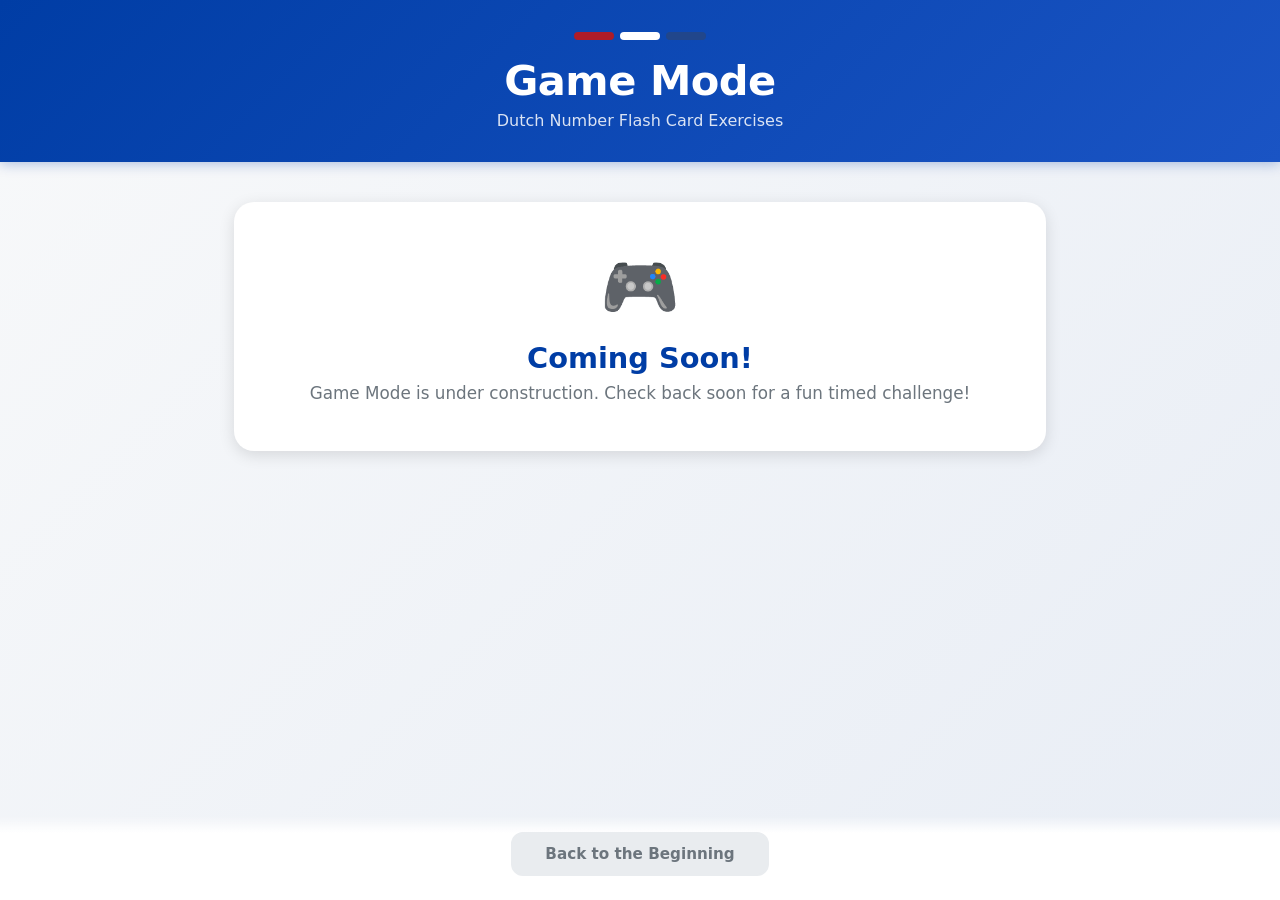
==== game.html @ 69253ec1 "Initial commit: Dutch Number Flash Card Exercises website - index.html: landing page with Practice M" ====
<!DOCTYPE html>
<html lang="en">
<head>
  <meta charset="UTF-8" />
  <meta name="viewport" content="width=device-width, initial-scale=1.0" />
  <title>Game Mode &mdash; Dutch Number Flash Card Exercises</title>
  <link rel="stylesheet" href="css/styles.css" />
</head>
<body>

  <header>
    <div class="flag-strip">
      <span class="red"></span>
      <span class="white"></span>
      <span class="blue"></span>
    </div>
    <h1>Game Mode</h1>
    <p class="subtitle">Dutch Number Flash Card Exercises</p>
  </header>

  <main>
    <div class="card coming-soon">
      <div class="icon">&#127918;</div>
      <h2>Coming Soon!</h2>
      <p>Game Mode is under construction. Check back soon for a fun timed challenge!</p>
    </div>
  </main>

  <!-- Fixed back button -->
  <div class="back-btn-wrap">
    <a href="index.html" class="btn-back">Back to the Beginning</a>
  </div>

</body>
</html>
---- css/styles.css ----
:root {
  --dutch-orange: #FF6B35;
  --dutch-blue: #003DA5;
  --dutch-blue-light: #1a54c4;
  --white: #ffffff;
  --off-white: #f8f9fa;
  --light-gray: #e9ecef;
  --medium-gray: #6c757d;
  --dark: #1a1a2e;
  --success-green: #28a745;
  --danger-red: #dc3545;
  --shadow: 0 4px 16px rgba(0, 0, 0, 0.12);
  --shadow-hover: 0 8px 28px rgba(0, 0, 0, 0.2);
  --radius: 12px;
  --radius-lg: 20px;
}

* {
  box-sizing: border-box;
  margin: 0;
  padding: 0;
}

body {
  font-family: 'Segoe UI', system-ui, -apple-system, sans-serif;
  background: linear-gradient(135deg, #f8f9fa 0%, #e8edf5 100%);
  min-height: 100vh;
  color: var(--dark);
}

/* ── Header ── */
header {
  background: linear-gradient(135deg, var(--dutch-blue) 0%, var(--dutch-blue-light) 100%);
  color: var(--white);
  text-align: center;
  padding: 2rem 1rem;
  box-shadow: 0 2px 12px rgba(0, 61, 165, 0.3);
}

header .flag-strip {
  display: flex;
  justify-content: center;
  gap: 6px;
  margin-bottom: 1rem;
}

header .flag-strip span {
  display: inline-block;
  width: 40px;
  height: 8px;
  border-radius: 4px;
}

header .flag-strip .red    { background: #AE1C28; }
header .flag-strip .white  { background: #fff; }
header .flag-strip .blue   { background: #21468B; }

header h1 {
  font-size: clamp(1.6rem, 4vw, 2.6rem);
  font-weight: 700;
  letter-spacing: -0.5px;
}

header p.subtitle {
  margin-top: 0.4rem;
  font-size: 1rem;
  opacity: 0.85;
}

/* ── Main content ── */
main {
  max-width: 860px;
  margin: 0 auto;
  padding: 2.5rem 1.5rem 5rem;
}

/* ── Cards ── */
.card {
  background: var(--white);
  border-radius: var(--radius-lg);
  box-shadow: var(--shadow);
  padding: 2rem;
  margin-bottom: 1.5rem;
}

/* ── Prompt text ── */
.prompt {
  text-align: center;
  font-size: 1.3rem;
  font-weight: 600;
  color: var(--dutch-blue);
  margin-bottom: 1.5rem;
}

/* ── Mode buttons (index) ── */
.mode-buttons {
  display: flex;
  gap: 1rem;
  justify-content: center;
  flex-wrap: wrap;
}

.btn-mode {
  background: linear-gradient(135deg, var(--dutch-blue) 0%, var(--dutch-blue-light) 100%);
  color: var(--white);
  border: none;
  border-radius: var(--radius);
  padding: 1rem 2.5rem;
  font-size: 1.1rem;
  font-weight: 600;
  cursor: pointer;
  transition: transform 0.15s, box-shadow 0.15s;
  box-shadow: var(--shadow);
}

.btn-mode:hover {
  transform: translateY(-3px);
  box-shadow: var(--shadow-hover);
}

.btn-mode.orange {
  background: linear-gradient(135deg, var(--dutch-orange) 0%, #ff8c5a 100%);
}

/* ── Range buttons (practice) ── */
.range-buttons {
  display: flex;
  flex-wrap: wrap;
  gap: 0.6rem;
  justify-content: center;
}

.btn-range {
  background: var(--off-white);
  border: 2px solid var(--light-gray);
  border-radius: var(--radius);
  padding: 0.6rem 1.2rem;
  font-size: 0.95rem;
  font-weight: 600;
  cursor: pointer;
  transition: all 0.15s;
  color: var(--dutch-blue);
}

.btn-range:hover {
  background: var(--dutch-blue);
  color: var(--white);
  border-color: var(--dutch-blue);
  transform: translateY(-2px);
  box-shadow: var(--shadow);
}

.btn-range.active {
  background: var(--dutch-blue);
  color: var(--white);
  border-color: var(--dutch-blue);
  box-shadow: var(--shadow);
}

/* ── Flash card ── */
#flashcard-area {
  display: none;
}

.flashcard {
  background: linear-gradient(135deg, var(--dutch-blue) 0%, var(--dutch-blue-light) 100%);
  color: var(--white);
  border-radius: var(--radius-lg);
  padding: 2.5rem 2rem;
  text-align: center;
  margin-bottom: 1.5rem;
  box-shadow: var(--shadow);
  min-height: 140px;
  display: flex;
  align-items: center;
  justify-content: center;
  flex-direction: column;
}

.flashcard .dutch-word {
  font-size: clamp(2rem, 6vw, 3.5rem);
  font-weight: 700;
  letter-spacing: 1px;
  word-break: break-word;
}

.flashcard .card-hint {
  font-size: 0.9rem;
  opacity: 0.75;
  margin-top: 0.5rem;
}

/* ── Answer area ── */
.answer-area {
  display: flex;
  gap: 0.75rem;
  align-items: center;
  justify-content: center;
  flex-wrap: wrap;
}

.answer-input {
  border: 2px solid var(--light-gray);
  border-radius: var(--radius);
  padding: 0.75rem 1.2rem;
  font-size: 1.2rem;
  width: 160px;
  text-align: center;
  outline: none;
  transition: border-color 0.15s;
  color: var(--dark);
}

.answer-input:focus {
  border-color: var(--dutch-blue);
}

.btn-check {
  background: linear-gradient(135deg, var(--dutch-orange) 0%, #ff8c5a 100%);
  border: none;
  border-radius: var(--radius);
  padding: 0.75rem 1.4rem;
  font-size: 1.3rem;
  cursor: pointer;
  transition: transform 0.15s, box-shadow 0.15s;
  box-shadow: var(--shadow);
  color: var(--white);
  line-height: 1;
}

.btn-check:hover {
  transform: translateY(-2px);
  box-shadow: var(--shadow-hover);
}

/* ── Feedback ── */
.feedback {
  text-align: center;
  font-size: 1.8rem;
  font-weight: 800;
  margin-top: 1rem;
  min-height: 2.5rem;
  letter-spacing: 1px;
  transition: opacity 0.2s;
}

.feedback.correct {
  color: var(--success-green);
}

.feedback.incorrect {
  color: var(--danger-red);
}

.feedback.hidden {
  opacity: 0;
}

/* ── Back button ── */
.back-btn-wrap {
  position: fixed;
  bottom: 0;
  left: 0;
  right: 0;
  background: linear-gradient(to top, rgba(255,255,255,0.98) 80%, transparent);
  padding: 1rem 1.5rem 1.5rem;
  display: flex;
  justify-content: center;
}

.btn-back {
  background: var(--light-gray);
  color: var(--medium-gray);
  border: 2px solid var(--light-gray);
  border-radius: var(--radius);
  padding: 0.7rem 2rem;
  font-size: 0.95rem;
  font-weight: 600;
  cursor: pointer;
  transition: all 0.15s;
  text-decoration: none;
  display: inline-block;
}

.btn-back:hover {
  background: var(--dutch-blue);
  color: var(--white);
  border-color: var(--dutch-blue);
  transform: translateY(-2px);
  box-shadow: var(--shadow);
}

/* ── Game mode placeholder ── */
.coming-soon {
  text-align: center;
  padding: 3rem 1rem;
}

.coming-soon .icon {
  font-size: 4rem;
  margin-bottom: 1rem;
}

.coming-soon h2 {
  font-size: 1.8rem;
  color: var(--dutch-blue);
  margin-bottom: 0.5rem;
}

.coming-soon p {
  color: var(--medium-gray);
  font-size: 1.05rem;
}

/* ── Responsive ── */
@media (max-width: 480px) {
  .mode-buttons {
    flex-direction: column;
    align-items: center;
  }

  .btn-mode {
    width: 100%;
    max-width: 300px;
  }

  .answer-input {
    width: 130px;
  }
}
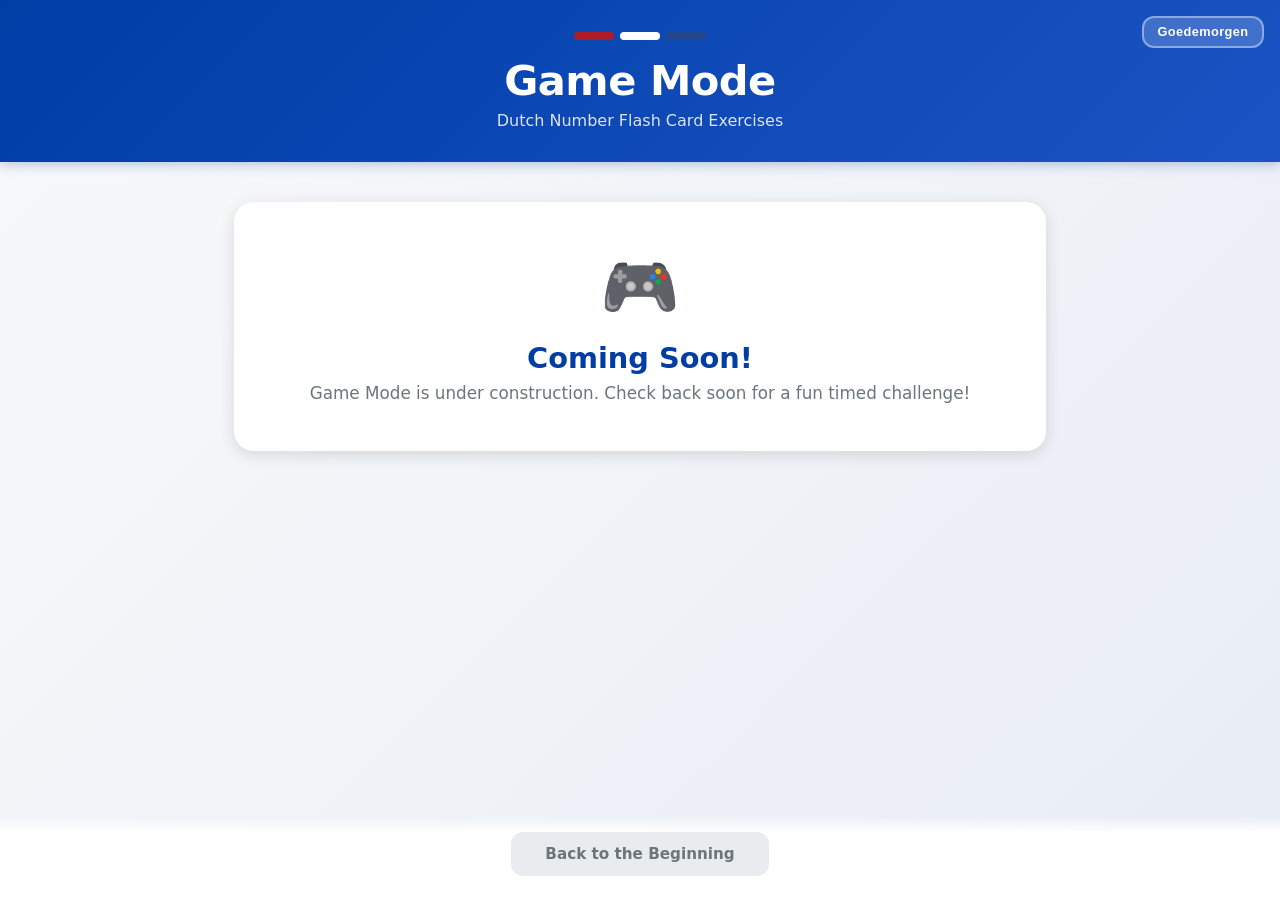
==== commit 33e813f8: "Add light/dark mode toggle to all pages Button in header upper-right reads "Goedemorgen" (light) and" ====
--- a/game.html
+++ b/game.html
@@ -9,6 +9,7 @@
 <body>
 
   <header>
+    <button class="btn-theme" id="theme-btn" onclick="toggleTheme()">Goedemorgen</button>
     <div class="flag-strip">
       <span class="red"></span>
       <span class="white"></span>
@@ -31,5 +32,24 @@
     <a href="index.html" class="btn-back">Back to the Beginning</a>
   </div>
 
+  <script>
+    (function () {
+      if (localStorage.getItem('theme') === 'dark') {
+        document.body.classList.add('dark');
+      }
+    })();
+
+    function toggleTheme() {
+      const isDark = document.body.classList.toggle('dark');
+      localStorage.setItem('theme', isDark ? 'dark' : 'light');
+      document.getElementById('theme-btn').textContent = isDark ? 'Goedeavond' : 'Goedemorgen';
+    }
+
+    document.addEventListener('DOMContentLoaded', () => {
+      if (localStorage.getItem('theme') === 'dark') {
+        document.getElementById('theme-btn').textContent = 'Goedeavond';
+      }
+    });
+  </script>
 </body>
 </html>
--- a/css/styles.css
+++ b/css/styles.css
@@ -290,6 +290,64 @@
   box-shadow: var(--shadow);
 }
 
+/* ── Scoreboard ── */
+.scoreboard {
+  display: flex;
+  align-items: center;
+  justify-content: center;
+  gap: 1.5rem;
+  padding: 1rem 1.5rem;
+}
+
+.score-item {
+  display: flex;
+  flex-direction: column;
+  align-items: center;
+  gap: 0.25rem;
+  min-width: 80px;
+}
+
+.score-label {
+  font-size: 0.8rem;
+  font-weight: 600;
+  text-transform: uppercase;
+  letter-spacing: 0.08em;
+  color: var(--medium-gray);
+}
+
+.score-value {
+  font-size: 2.2rem;
+  font-weight: 800;
+  line-height: 1;
+}
+
+.correct-score .score-value  { color: var(--success-green); }
+.incorrect-score .score-value { color: var(--danger-red); }
+
+.score-divider {
+  width: 1px;
+  height: 50px;
+  background: var(--light-gray);
+}
+
+.btn-reset {
+  margin-left: 0.5rem;
+  background: none;
+  border: 2px solid var(--light-gray);
+  border-radius: var(--radius);
+  padding: 0.4rem 0.9rem;
+  font-size: 0.85rem;
+  font-weight: 600;
+  color: var(--medium-gray);
+  cursor: pointer;
+  transition: all 0.15s;
+}
+
+.btn-reset:hover {
+  border-color: var(--danger-red);
+  color: var(--danger-red);
+}
+
 /* ── Game mode placeholder ── */
 .coming-soon {
   text-align: center;
@@ -310,6 +368,113 @@
 .coming-soon p {
   color: var(--medium-gray);
   font-size: 1.05rem;
+}
+
+/* ── Theme toggle button ── */
+header {
+  position: relative;
+}
+
+.btn-theme {
+  position: absolute;
+  top: 1rem;
+  right: 1rem;
+  background: rgba(255, 255, 255, 0.18);
+  color: var(--white);
+  border: 2px solid rgba(255, 255, 255, 0.4);
+  border-radius: var(--radius);
+  padding: 0.4rem 0.85rem;
+  font-size: 0.8rem;
+  font-weight: 700;
+  cursor: pointer;
+  transition: background 0.15s, border-color 0.15s;
+  white-space: nowrap;
+  letter-spacing: 0.03em;
+}
+
+.btn-theme:hover {
+  background: rgba(255, 255, 255, 0.32);
+  border-color: rgba(255, 255, 255, 0.7);
+}
+
+/* ── Dark mode ── */
+body.dark {
+  background: linear-gradient(135deg, #0f1117 0%, #1a1f2e 100%);
+  color: #e2e8f0;
+}
+
+body.dark .card {
+  background: #1e2336;
+  box-shadow: 0 4px 16px rgba(0, 0, 0, 0.4);
+}
+
+body.dark .prompt {
+  color: #7ba7f7;
+}
+
+body.dark .btn-range {
+  background: #252c42;
+  border-color: #374060;
+  color: #7ba7f7;
+}
+
+body.dark .btn-range:hover,
+body.dark .btn-range.active {
+  background: var(--dutch-blue-light);
+  color: var(--white);
+  border-color: var(--dutch-blue-light);
+}
+
+body.dark .answer-input {
+  background: #252c42;
+  border-color: #374060;
+  color: #e2e8f0;
+}
+
+body.dark .answer-input:focus {
+  border-color: #7ba7f7;
+}
+
+body.dark .score-label {
+  color: #94a3b8;
+}
+
+body.dark .score-divider {
+  background: #374060;
+}
+
+body.dark .btn-reset {
+  border-color: #374060;
+  color: #94a3b8;
+}
+
+body.dark .btn-reset:hover {
+  border-color: var(--danger-red);
+  color: var(--danger-red);
+}
+
+body.dark .back-btn-wrap {
+  background: linear-gradient(to top, rgba(15, 17, 23, 0.98) 80%, transparent);
+}
+
+body.dark .btn-back {
+  background: #252c42;
+  border-color: #374060;
+  color: #94a3b8;
+}
+
+body.dark .btn-back:hover {
+  background: var(--dutch-blue-light);
+  border-color: var(--dutch-blue-light);
+  color: var(--white);
+}
+
+body.dark .coming-soon h2 {
+  color: #7ba7f7;
+}
+
+body.dark .coming-soon p {
+  color: #94a3b8;
 }
 
 /* ── Responsive ── */
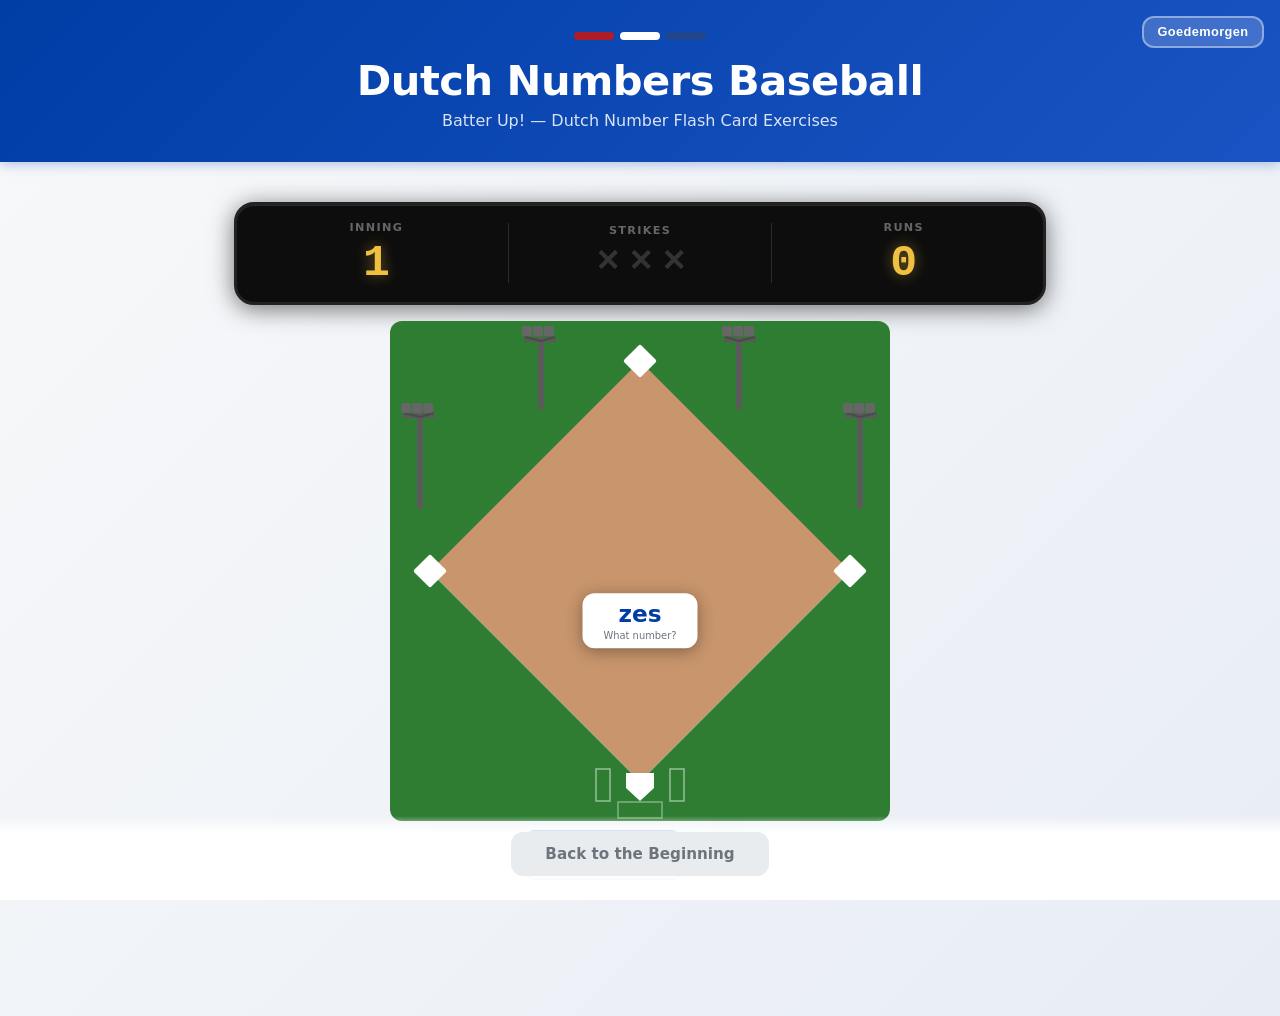
==== commit 208b7c0c: "Add Dutch Numbers Baseball game mode (Batter Up) - Replaces Game Mode placeholder with a fully playa" ====
--- a/game.html
+++ b/game.html
@@ -3,7 +3,7 @@
 <head>
   <meta charset="UTF-8" />
   <meta name="viewport" content="width=device-width, initial-scale=1.0" />
-  <title>Game Mode &mdash; Dutch Number Flash Card Exercises</title>
+  <title>Dutch Numbers Baseball</title>
   <link rel="stylesheet" href="css/styles.css" />
 </head>
 <body>
@@ -15,16 +15,174 @@
       <span class="white"></span>
       <span class="blue"></span>
     </div>
-    <h1>Game Mode</h1>
-    <p class="subtitle">Dutch Number Flash Card Exercises</p>
+    <h1>Dutch Numbers Baseball</h1>
+    <p class="subtitle">Batter Up! &mdash; Dutch Number Flash Card Exercises</p>
   </header>
 
   <main>
-    <div class="card coming-soon">
-      <div class="icon">&#127918;</div>
-      <h2>Coming Soon!</h2>
-      <p>Game Mode is under construction. Check back soon for a fun timed challenge!</p>
-    </div>
+
+    <!-- Scoreboard -->
+    <div class="baseball-scoreboard">
+      <div class="sb-section">
+        <div class="sb-label">Inning</div>
+        <div class="sb-value" id="sb-inning">1</div>
+      </div>
+      <div class="sb-divider"></div>
+      <div class="sb-section">
+        <div class="sb-label">Strikes</div>
+        <div class="strikes-display">
+          <span class="strike-x" id="strike-1">&#10005;</span>
+          <span class="strike-x" id="strike-2">&#10005;</span>
+          <span class="strike-x" id="strike-3">&#10005;</span>
+        </div>
+      </div>
+      <div class="sb-divider"></div>
+      <div class="sb-section">
+        <div class="sb-label">Runs</div>
+        <div class="sb-value" id="sb-runs">0</div>
+      </div>
+    </div>
+
+    <!-- Baseball Diamond -->
+    <div class="diamond-wrapper">
+      <svg viewBox="0 0 500 500" xmlns="http://www.w3.org/2000/svg" aria-label="Baseball diamond">
+        <defs>
+          <radialGradient id="lightGlowGrad" cx="50%" cy="50%" r="50%">
+            <stop offset="0%"   stop-color="#fffbe0" stop-opacity="0.95"/>
+            <stop offset="45%"  stop-color="#fff8a0" stop-opacity="0.55"/>
+            <stop offset="100%" stop-color="#fffacd" stop-opacity="0"/>
+          </radialGradient>
+          <radialGradient id="fieldLightGrad" cx="50%" cy="60%" r="55%">
+            <stop offset="0%"   stop-color="#c8ffb0" stop-opacity="0.22"/>
+            <stop offset="100%" stop-color="#c8ffb0" stop-opacity="0"/>
+          </radialGradient>
+        </defs>
+
+        <!-- Outfield grass -->
+        <rect x="0" y="0" width="500" height="500" class="field-outfield"/>
+
+        <!-- Foul lines -->
+        <line x1="250" y1="460" x2="460" y2="250" stroke="white" stroke-width="1.5" opacity="0.45"/>
+        <line x1="250" y1="460" x2="40"  y2="250" stroke="white" stroke-width="1.5" opacity="0.45"/>
+
+        <!-- Infield dirt -->
+        <polygon points="250,460 460,250 250,40 40,250" class="field-dirt"/>
+
+        <!-- Pitcher's mound -->
+        <ellipse cx="250" cy="300" rx="33" ry="25" class="field-mound"/>
+        <!-- Rubber -->
+        <rect x="242" y="296" width="16" height="5" rx="1" fill="white"/>
+
+        <!-- 2nd base (top) -->
+        <rect x="238" y="28" width="24" height="24" rx="2" fill="white" transform="rotate(45,250,40)"/>
+        <!-- 1st base (right) -->
+        <rect x="448" y="238" width="24" height="24" rx="2" fill="white" transform="rotate(45,460,250)"/>
+        <!-- 3rd base (left) -->
+        <rect x="28"  y="238" width="24" height="24" rx="2" fill="white" transform="rotate(45,40,250)"/>
+        <!-- Home plate -->
+        <polygon points="250,480 236,467 236,452 264,452 264,467" fill="white"/>
+
+        <!-- Batter's boxes -->
+        <rect x="206" y="448" width="14" height="32" fill="none" stroke="white" stroke-width="1.5" opacity="0.5"/>
+        <rect x="280" y="448" width="14" height="32" fill="none" stroke="white" stroke-width="1.5" opacity="0.5"/>
+        <!-- Catcher's box -->
+        <rect x="228" y="481" width="44" height="16" fill="none" stroke="white" stroke-width="1.5" opacity="0.4"/>
+
+        <!-- ═══ Stadium Light Poles ═══ -->
+
+        <!-- Left Field -->
+        <g>
+          <rect x="27"  y="96"  width="6" height="92" rx="1" fill="#5a5a5a"/>
+          <rect x="13"  y="92"  width="32" height="5" rx="1" fill="#5a5a5a"/>
+          <!-- crossarm braces -->
+          <line x1="30" y1="96" x2="14"  y2="92" stroke="#4a4a4a" stroke-width="2"/>
+          <line x1="30" y1="96" x2="44"  y2="92" stroke="#4a4a4a" stroke-width="2"/>
+          <!-- fixtures -->
+          <rect x="11"  y="82"  width="10" height="10" rx="2" class="light-fixture"/>
+          <rect x="22"  y="82"  width="10" height="10" rx="2" class="light-fixture"/>
+          <rect x="33"  y="82"  width="10" height="10" rx="2" class="light-fixture"/>
+          <!-- glow -->
+          <circle cx="30" cy="87" r="45" fill="url(#lightGlowGrad)" class="light-glow"/>
+        </g>
+
+        <!-- Left-Center -->
+        <g>
+          <rect x="148" y="20"  width="6" height="68" rx="1" fill="#5a5a5a"/>
+          <rect x="134" y="16"  width="32" height="5" rx="1" fill="#5a5a5a"/>
+          <line x1="151" y1="20" x2="135" y2="16" stroke="#4a4a4a" stroke-width="2"/>
+          <line x1="151" y1="20" x2="165" y2="16" stroke="#4a4a4a" stroke-width="2"/>
+          <rect x="132" y="5"   width="10" height="10" rx="2" class="light-fixture"/>
+          <rect x="143" y="5"   width="10" height="10" rx="2" class="light-fixture"/>
+          <rect x="154" y="5"   width="10" height="10" rx="2" class="light-fixture"/>
+          <circle cx="150" cy="10" r="45" fill="url(#lightGlowGrad)" class="light-glow"/>
+        </g>
+
+        <!-- Right-Center -->
+        <g>
+          <rect x="346" y="20"  width="6" height="68" rx="1" fill="#5a5a5a"/>
+          <rect x="334" y="16"  width="32" height="5" rx="1" fill="#5a5a5a"/>
+          <line x1="349" y1="20" x2="335" y2="16" stroke="#4a4a4a" stroke-width="2"/>
+          <line x1="349" y1="20" x2="365" y2="16" stroke="#4a4a4a" stroke-width="2"/>
+          <rect x="332" y="5"   width="10" height="10" rx="2" class="light-fixture"/>
+          <rect x="343" y="5"   width="10" height="10" rx="2" class="light-fixture"/>
+          <rect x="354" y="5"   width="10" height="10" rx="2" class="light-fixture"/>
+          <circle cx="350" cy="10" r="45" fill="url(#lightGlowGrad)" class="light-glow"/>
+        </g>
+
+        <!-- Right Field -->
+        <g>
+          <rect x="467" y="96"  width="6" height="92" rx="1" fill="#5a5a5a"/>
+          <rect x="455" y="92"  width="32" height="5" rx="1" fill="#5a5a5a"/>
+          <line x1="470" y1="96" x2="456" y2="92" stroke="#4a4a4a" stroke-width="2"/>
+          <line x1="470" y1="96" x2="486" y2="92" stroke="#4a4a4a" stroke-width="2"/>
+          <rect x="453" y="82"  width="10" height="10" rx="2" class="light-fixture"/>
+          <rect x="464" y="82"  width="10" height="10" rx="2" class="light-fixture"/>
+          <rect x="475" y="82"  width="10" height="10" rx="2" class="light-fixture"/>
+          <circle cx="470" cy="87" r="45" fill="url(#lightGlowGrad)" class="light-glow"/>
+        </g>
+
+        <!-- Field lighting overlay (dark mode only) -->
+        <rect x="0" y="0" width="500" height="500" fill="url(#fieldLightGrad)" class="field-light-overlay"/>
+      </svg>
+
+      <!-- Flash card overlaid on pitcher's mound -->
+      <div class="mound-card" id="mound-card">
+        <div class="mound-word" id="game-dutch-word">---</div>
+        <div class="mound-hint">What number?</div>
+      </div>
+    </div>
+
+    <!-- Answer input -->
+    <div class="game-answer-area" id="game-answer-area">
+      <input
+        type="number"
+        id="game-input"
+        class="answer-input"
+        placeholder="?"
+        min="0"
+        max="99"
+        autocomplete="off"
+      />
+      <button class="btn-check" onclick="checkGameAnswer()" title="Check answer">&#10003;</button>
+    </div>
+
+    <div class="feedback hidden" id="game-feedback"></div>
+
+    <!-- Inning transition overlay -->
+    <div class="inning-overlay hidden" id="inning-overlay">
+      <div class="inning-announce" id="inning-announce">&#9918; Inning 2</div>
+    </div>
+
+    <!-- Game over overlay -->
+    <div class="game-over-overlay hidden" id="game-over-overlay">
+      <div class="game-over-card">
+        <div class="game-over-icon">&#9918;</div>
+        <div class="game-over-title">Game Over!</div>
+        <div class="game-over-score">Final Score: <span id="final-runs">0</span> Runs</div>
+        <button class="btn-mode" onclick="restartGame()">Play Again</button>
+      </div>
+    </div>
+
   </main>
 
   <!-- Fixed back button -->
@@ -33,23 +191,173 @@
   </div>
 
   <script>
+    // ── Theme ──
     (function () {
-      if (localStorage.getItem('theme') === 'dark') {
-        document.body.classList.add('dark');
-      }
+      if (localStorage.getItem('theme') === 'dark') document.body.classList.add('dark');
     })();
-
     function toggleTheme() {
       const isDark = document.body.classList.toggle('dark');
       localStorage.setItem('theme', isDark ? 'dark' : 'light');
       document.getElementById('theme-btn').textContent = isDark ? 'Goedeavond' : 'Goedemorgen';
     }
-
     document.addEventListener('DOMContentLoaded', () => {
       if (localStorage.getItem('theme') === 'dark') {
         document.getElementById('theme-btn').textContent = 'Goedeavond';
       }
     });
   </script>
+
+  <script src="js/dutch-numbers.js"></script>
+
+  <script>
+    const INNINGS_CONFIG = [
+      { min: 0,  max: 9  },   // 1st
+      { min: 10, max: 19 },   // 2nd
+      { min: 20, max: 29 },   // 3rd
+      { min: 30, max: 39 },   // 4th
+      { min: 40, max: 49 },   // 5th
+      { min: 50, max: 59 },   // 6th
+      { min: 60, max: 69 },   // 7th
+      { min: 70, max: 79 },   // 8th
+      { min: 80, max: 99 },   // 9th
+    ];
+
+    let currentInning = 0;
+    let strikes       = 0;
+    let runs          = 0;
+    let queue         = [];
+    let currentNumber = null;
+    let inputLocked   = false;
+
+    // Fisher-Yates shuffle
+    function shuffle(arr) {
+      for (let i = arr.length - 1; i > 0; i--) {
+        const j = Math.floor(Math.random() * (i + 1));
+        [arr[i], arr[j]] = [arr[j], arr[i]];
+      }
+      return arr;
+    }
+
+    function buildQueue(min, max) {
+      const nums = [];
+      for (let i = min; i <= max; i++) nums.push(i);
+      return shuffle(nums);
+    }
+
+    function startInning(idx) {
+      currentInning = idx;
+      strikes       = 0;
+      inputLocked   = false;
+      updateScoreboard();
+      queue = buildQueue(INNINGS_CONFIG[idx].min, INNINGS_CONFIG[idx].max);
+      nextNumber();
+    }
+
+    function nextNumber() {
+      if (queue.length === 0) {
+        advanceInning();
+        return;
+      }
+      currentNumber = queue.shift();
+      document.getElementById('game-dutch-word').textContent = getDutchWord(currentNumber);
+      clearFeedback();
+      const input = document.getElementById('game-input');
+      input.value = '';
+      if (!inputLocked) input.focus();
+    }
+
+    function updateScoreboard() {
+      document.getElementById('sb-inning').textContent = currentInning + 1;
+      document.getElementById('sb-runs').textContent   = runs;
+      for (let i = 1; i <= 3; i++) {
+        document.getElementById('strike-' + i).classList.toggle('active', i <= strikes);
+      }
+    }
+
+    function checkGameAnswer() {
+      if (inputLocked) return;
+      const input = document.getElementById('game-input');
+      const val   = input.value.trim();
+      if (val === '') return;
+
+      const num       = parseInt(val, 10);
+      const feedbackEl = document.getElementById('game-feedback');
+
+      if (num === currentNumber) {
+        runs++;
+        updateScoreboard();
+        feedbackEl.textContent = 'Juist!';
+        feedbackEl.className   = 'feedback correct';
+        inputLocked = true;
+        setTimeout(() => {
+          inputLocked = false;
+          nextNumber();
+        }, 800);
+      } else {
+        strikes++;
+        updateScoreboard();
+        feedbackEl.textContent = 'Onjuist';
+        feedbackEl.className   = 'feedback incorrect';
+        input.value = '';
+        if (strikes >= 3) {
+          inputLocked = true;
+          setTimeout(() => {
+            inputLocked = false;
+            advanceInning();
+          }, 900);
+        } else {
+          input.focus();
+        }
+      }
+    }
+
+    function advanceInning() {
+      if (currentInning >= INNINGS_CONFIG.length - 1) {
+        showGameOver();
+        return;
+      }
+      const nextIdx = currentInning + 1;
+      showInningBanner(nextIdx + 1, () => startInning(nextIdx));
+    }
+
+    function showInningBanner(num, cb) {
+      const overlay = document.getElementById('inning-overlay');
+      document.getElementById('inning-announce').textContent = '\u26BE Inning ' + num;
+      overlay.classList.remove('hidden');
+      setTimeout(() => {
+        overlay.classList.add('hidden');
+        cb();
+      }, 1800);
+    }
+
+    function showGameOver() {
+      document.getElementById('game-over-overlay').classList.remove('hidden');
+      document.getElementById('final-runs').textContent = runs;
+      document.getElementById('game-answer-area').style.display = 'none';
+      document.getElementById('mound-card').style.visibility    = 'hidden';
+    }
+
+    function restartGame() {
+      runs = 0;
+      document.getElementById('game-over-overlay').classList.add('hidden');
+      document.getElementById('game-answer-area').style.display = '';
+      document.getElementById('mound-card').style.visibility    = '';
+      startInning(0);
+    }
+
+    function clearFeedback() {
+      const el = document.getElementById('game-feedback');
+      el.textContent = '';
+      el.className   = 'feedback hidden';
+    }
+
+    document.addEventListener('DOMContentLoaded', () => {
+      document.getElementById('game-input').addEventListener('keydown', e => {
+        if (e.key === 'Enter') checkGameAnswer();
+      });
+      startInning(0);
+    });
+  </script>
+
 </body>
 </html>
--- a/css/styles.css
+++ b/css/styles.css
@@ -477,6 +477,210 @@
   color: #94a3b8;
 }
 
+/* ── Baseball Scoreboard ── */
+.baseball-scoreboard {
+  background: #0d0d0d;
+  border: 3px solid #222;
+  border-radius: var(--radius-lg);
+  display: flex;
+  align-items: center;
+  justify-content: space-around;
+  padding: 1rem 0.5rem;
+  margin-bottom: 1rem;
+  box-shadow: 0 4px 24px rgba(0,0,0,0.55), inset 0 1px 0 #2a2a2a;
+}
+
+.sb-section {
+  text-align: center;
+  flex: 1;
+}
+
+.sb-label {
+  font-size: 0.7rem;
+  font-weight: 700;
+  text-transform: uppercase;
+  letter-spacing: 0.12em;
+  color: #666;
+  margin-bottom: 0.4rem;
+}
+
+.sb-value {
+  font-size: 2.8rem;
+  font-weight: 900;
+  color: #f0c040;
+  font-family: 'Courier New', 'Lucida Console', monospace;
+  line-height: 1;
+  text-shadow: 0 0 14px rgba(240, 192, 64, 0.45);
+}
+
+.sb-divider {
+  width: 1px;
+  height: 60px;
+  background: #2a2a2a;
+  flex-shrink: 0;
+}
+
+.strikes-display {
+  display: flex;
+  gap: 0.5rem;
+  justify-content: center;
+  padding: 0.3rem 0;
+}
+
+.strike-x {
+  font-size: 1.9rem;
+  font-weight: 900;
+  color: #333;
+  line-height: 1;
+  transition: color 0.2s, text-shadow 0.2s;
+  font-family: 'Courier New', monospace;
+}
+
+.strike-x.active {
+  color: #dc3545;
+  text-shadow: 0 0 12px rgba(220, 53, 69, 0.55);
+}
+
+/* ── Diamond wrapper ── */
+.diamond-wrapper {
+  position: relative;
+  max-width: 500px;
+  margin: 0 auto 0.25rem;
+}
+
+.diamond-wrapper svg {
+  width: 100%;
+  height: auto;
+  display: block;
+  border-radius: var(--radius);
+}
+
+/* SVG field element default colors */
+.field-outfield      { fill: #2e7d32; }
+.field-dirt          { fill: #c8956c; }
+.field-mound         { fill: #b87a56; }
+
+/* Stadium lights — off in light mode */
+.light-glow          { opacity: 0;    transition: opacity 0.5s; }
+.light-fixture       { fill: #666;    transition: fill 0.5s; }
+.field-light-overlay { opacity: 0;    transition: opacity 0.5s; }
+
+/* Stadium lights — on in dark mode */
+body.dark .light-glow          { opacity: 1; }
+body.dark .light-fixture       { fill: #fffacd; }
+body.dark .field-light-overlay { opacity: 1; }
+body.dark .field-outfield      { fill: #357a3a; }
+body.dark .field-dirt          { fill: #b8855c; }
+
+/* ── Mound flashcard overlay ── */
+.mound-card {
+  position: absolute;
+  top: 60%;
+  left: 50%;
+  transform: translate(-50%, -50%);
+  background: white;
+  border-radius: var(--radius);
+  padding: 0.45rem 1rem;
+  box-shadow: 0 3px 16px rgba(0,0,0,0.35);
+  text-align: center;
+  min-width: 115px;
+  max-width: 195px;
+  pointer-events: none;
+  z-index: 10;
+}
+
+.mound-word {
+  font-size: clamp(0.9rem, 3.5vw, 1.45rem);
+  font-weight: 700;
+  color: var(--dutch-blue);
+  word-break: break-word;
+  line-height: 1.2;
+}
+
+.mound-hint {
+  font-size: 0.62rem;
+  color: var(--medium-gray);
+  margin-top: 0.15rem;
+}
+
+body.dark .mound-card { background: #1e2336; }
+body.dark .mound-word { color: #7ba7f7; }
+body.dark .mound-hint { color: #64748b; }
+
+/* ── Game answer area ── */
+.game-answer-area {
+  display: flex;
+  gap: 0.75rem;
+  align-items: center;
+  justify-content: center;
+  flex-wrap: wrap;
+  margin: 0.6rem 0 0.4rem;
+}
+
+/* ── Inning transition overlay ── */
+.inning-overlay {
+  position: fixed;
+  inset: 0;
+  background: rgba(0, 0, 0, 0.8);
+  display: flex;
+  align-items: center;
+  justify-content: center;
+  z-index: 200;
+}
+.inning-overlay.hidden { display: none; }
+
+.inning-announce {
+  font-size: clamp(2rem, 8vw, 3.5rem);
+  font-weight: 900;
+  color: white;
+  letter-spacing: 0.04em;
+  text-shadow: 0 0 35px var(--dutch-orange), 0 2px 10px rgba(0,0,0,0.6);
+  animation: popIn 0.35s cubic-bezier(0.34, 1.56, 0.64, 1);
+}
+
+@keyframes popIn {
+  from { transform: scale(0.4); opacity: 0; }
+  to   { transform: scale(1);   opacity: 1; }
+}
+
+/* ── Game over overlay ── */
+.game-over-overlay {
+  position: fixed;
+  inset: 0;
+  background: rgba(0, 0, 0, 0.84);
+  display: flex;
+  align-items: center;
+  justify-content: center;
+  z-index: 200;
+}
+.game-over-overlay.hidden { display: none; }
+
+.game-over-card {
+  background: #12161f;
+  border: 2px solid #2a3050;
+  border-radius: var(--radius-lg);
+  padding: 2.5rem 2.5rem;
+  text-align: center;
+  color: white;
+  animation: popIn 0.4s cubic-bezier(0.34, 1.56, 0.64, 1);
+}
+
+.game-over-icon  { font-size: 3.5rem; margin-bottom: 0.4rem; }
+
+.game-over-title {
+  font-size: 2.4rem;
+  font-weight: 900;
+  color: var(--dutch-orange);
+  margin-bottom: 0.4rem;
+  letter-spacing: -0.5px;
+}
+
+.game-over-score {
+  font-size: 1.4rem;
+  color: #f0c040;
+  margin-bottom: 2rem;
+}
+
 /* ── Responsive ── */
 @media (max-width: 480px) {
   .mode-buttons {
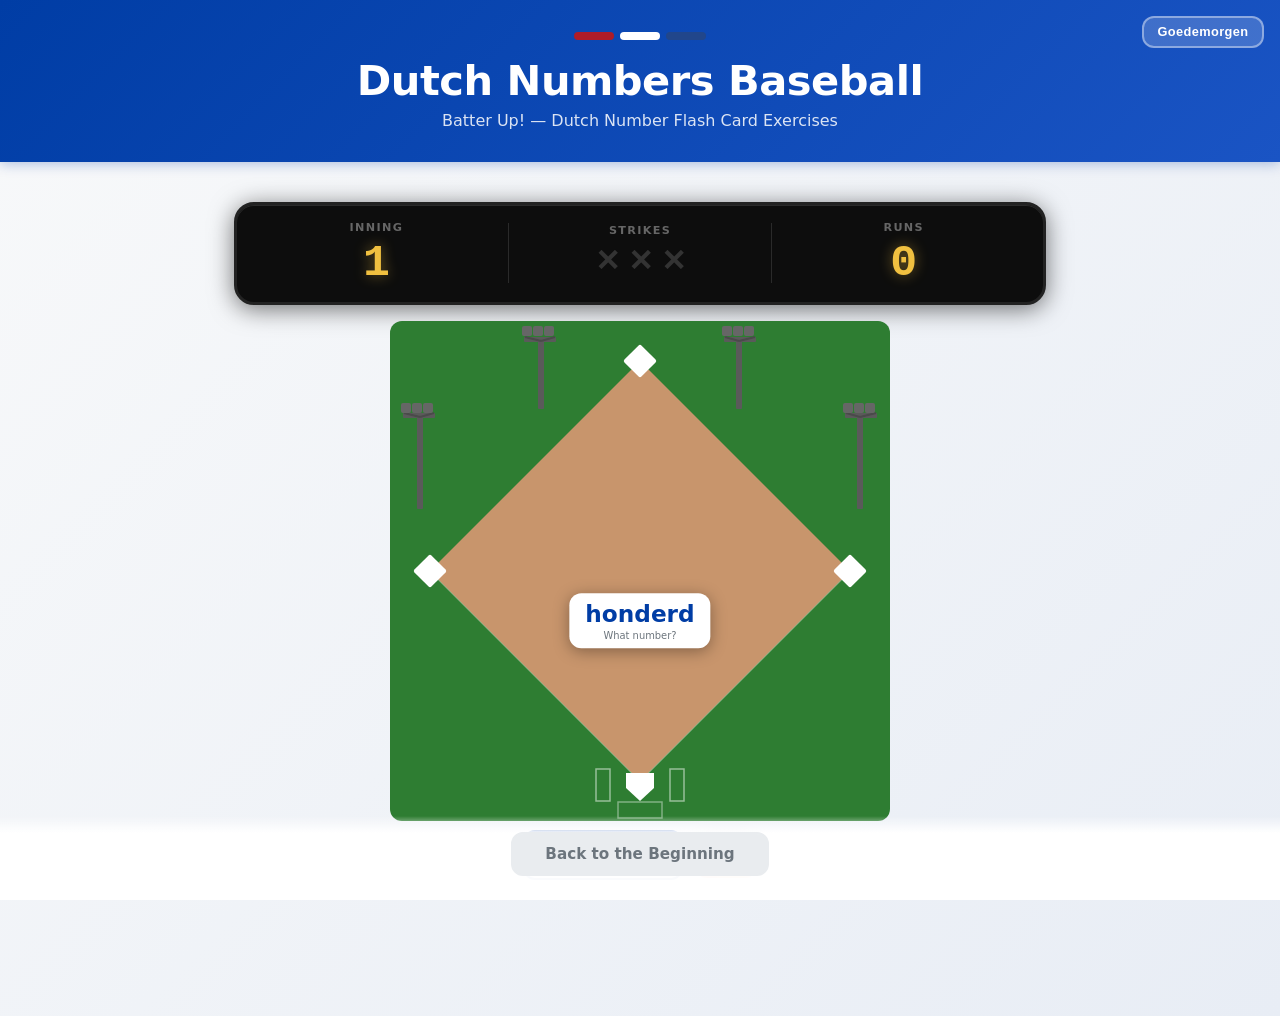
==== commit bea9bd08: "Rework baseball game: single shuffled pool of 0-100 across all innings - Build one Fisher-Yates shuf" ====
--- a/game.html
+++ b/game.html
@@ -210,24 +210,16 @@
   <script src="js/dutch-numbers.js"></script>
 
   <script>
-    const INNINGS_CONFIG = [
-      { min: 0,  max: 9  },   // 1st
-      { min: 10, max: 19 },   // 2nd
-      { min: 20, max: 29 },   // 3rd
-      { min: 30, max: 39 },   // 4th
-      { min: 40, max: 49 },   // 5th
-      { min: 50, max: 59 },   // 6th
-      { min: 60, max: 69 },   // 7th
-      { min: 70, max: 79 },   // 8th
-      { min: 80, max: 99 },   // 9th
-    ];
-
-    let currentInning = 0;
-    let strikes       = 0;
-    let runs          = 0;
-    let queue         = [];
-    let currentNumber = null;
-    let inputLocked   = false;
+    const TOTAL_INNINGS   = 9;
+    const CORRECT_TO_WIN  = 10;   // correct answers needed to end an inning
+
+    let currentInning    = 0;
+    let strikes          = 0;
+    let runs             = 0;
+    let inningCorrect    = 0;     // correct answers this inning
+    let masterQueue      = [];    // shuffled 0-100, shared across all innings
+    let currentNumber    = null;
+    let inputLocked      = false;
 
     // Fisher-Yates shuffle
     function shuffle(arr) {
@@ -238,27 +230,24 @@
       return arr;
     }
 
-    function buildQueue(min, max) {
+    function buildMasterQueue() {
       const nums = [];
-      for (let i = min; i <= max; i++) nums.push(i);
+      for (let i = 0; i <= 100; i++) nums.push(i);
       return shuffle(nums);
     }
 
     function startInning(idx) {
       currentInning = idx;
       strikes       = 0;
+      inningCorrect = 0;
       inputLocked   = false;
       updateScoreboard();
-      queue = buildQueue(INNINGS_CONFIG[idx].min, INNINGS_CONFIG[idx].max);
       nextNumber();
     }
 
     function nextNumber() {
-      if (queue.length === 0) {
-        advanceInning();
-        return;
-      }
-      currentNumber = queue.shift();
+      // masterQueue always has numbers left (101 numbers, max 90 used across 9 innings)
+      currentNumber = masterQueue.shift();
       document.getElementById('game-dutch-word').textContent = getDutchWord(currentNumber);
       clearFeedback();
       const input = document.getElementById('game-input');
@@ -285,14 +274,22 @@
 
       if (num === currentNumber) {
         runs++;
+        inningCorrect++;
         updateScoreboard();
         feedbackEl.textContent = 'Juist!';
         feedbackEl.className   = 'feedback correct';
         inputLocked = true;
-        setTimeout(() => {
-          inputLocked = false;
-          nextNumber();
-        }, 800);
+        if (inningCorrect >= CORRECT_TO_WIN) {
+          setTimeout(() => {
+            inputLocked = false;
+            advanceInning();
+          }, 900);
+        } else {
+          setTimeout(() => {
+            inputLocked = false;
+            nextNumber();
+          }, 800);
+        }
       } else {
         strikes++;
         updateScoreboard();
@@ -312,7 +309,7 @@
     }
 
     function advanceInning() {
-      if (currentInning >= INNINGS_CONFIG.length - 1) {
+      if (currentInning >= TOTAL_INNINGS - 1) {
         showGameOver();
         return;
       }
@@ -338,7 +335,8 @@
     }
 
     function restartGame() {
-      runs = 0;
+      runs        = 0;
+      masterQueue = buildMasterQueue();
       document.getElementById('game-over-overlay').classList.add('hidden');
       document.getElementById('game-answer-area').style.display = '';
       document.getElementById('mound-card').style.visibility    = '';
@@ -355,6 +353,7 @@
       document.getElementById('game-input').addEventListener('keydown', e => {
         if (e.key === 'Enter') checkGameAnswer();
       });
+      masterQueue = buildMasterQueue();
       startInning(0);
     });
   </script>
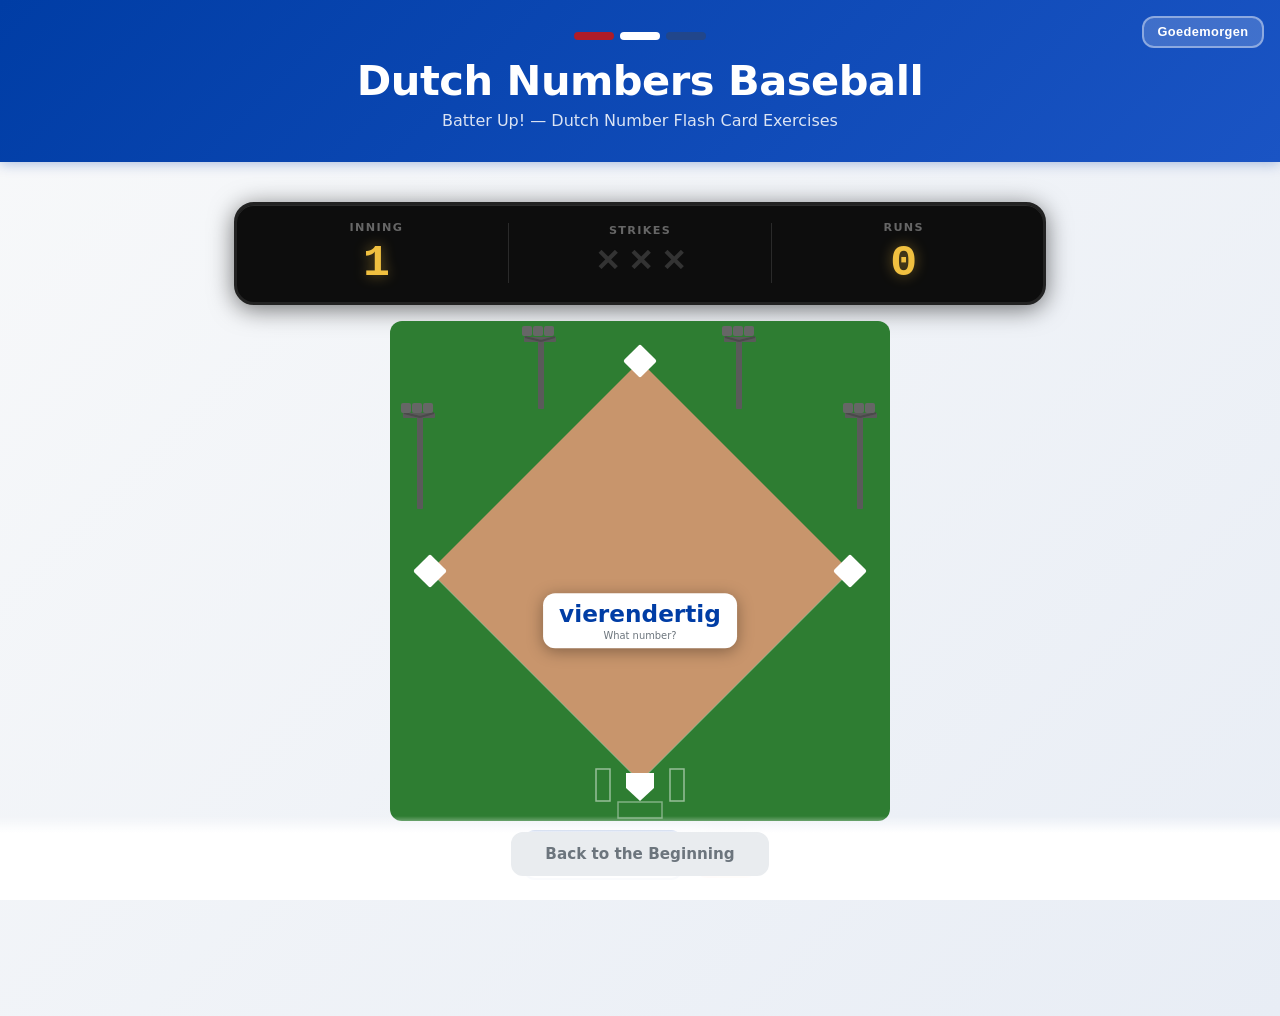
==== commit e5a78c0f: "Show correct answer on third strike before advancing inning Co-Authored-By: Claude Sonnet 4.6 <norep" ====
--- a/game.html
+++ b/game.html
@@ -298,10 +298,11 @@
         input.value = '';
         if (strikes >= 3) {
           inputLocked = true;
+          feedbackEl.innerHTML = 'Onjuist &mdash; the answer was <strong>' + currentNumber + '</strong>';
           setTimeout(() => {
             inputLocked = false;
             advanceInning();
-          }, 900);
+          }, 2200);
         } else {
           input.focus();
         }
